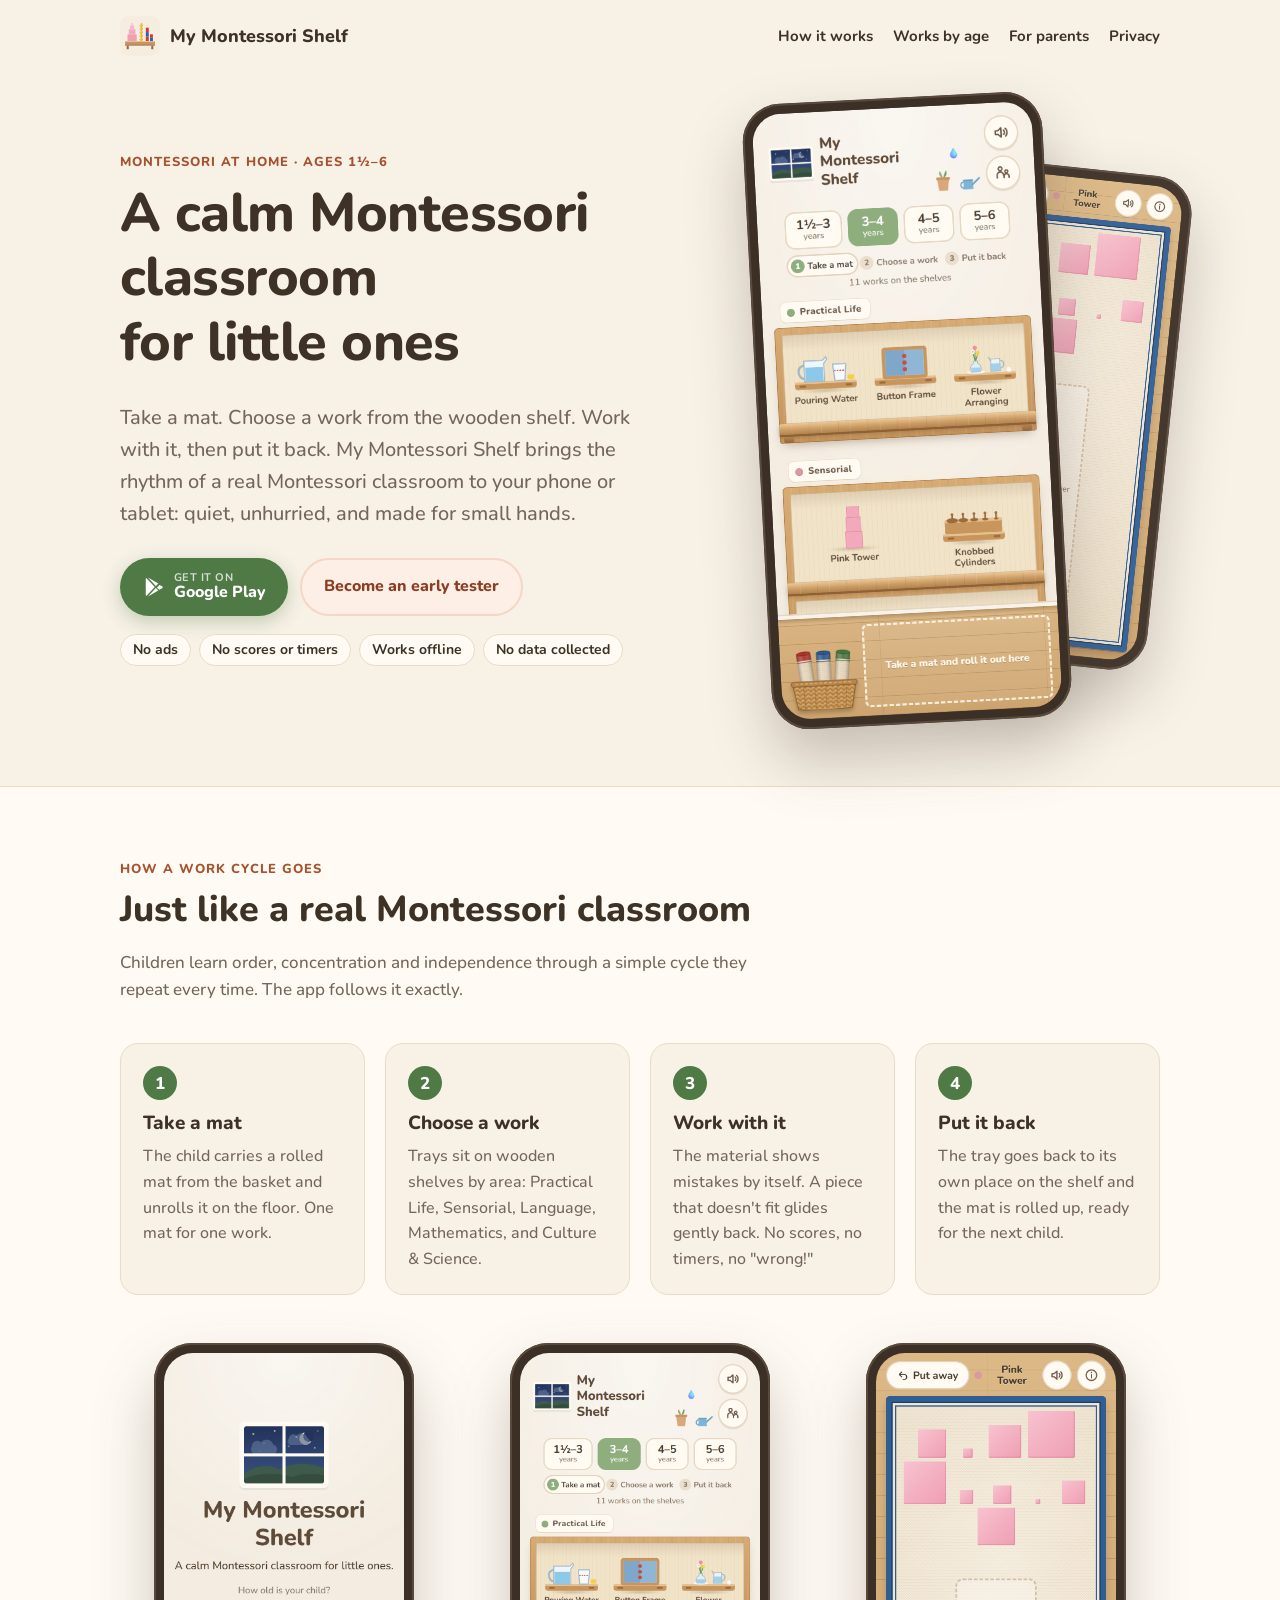
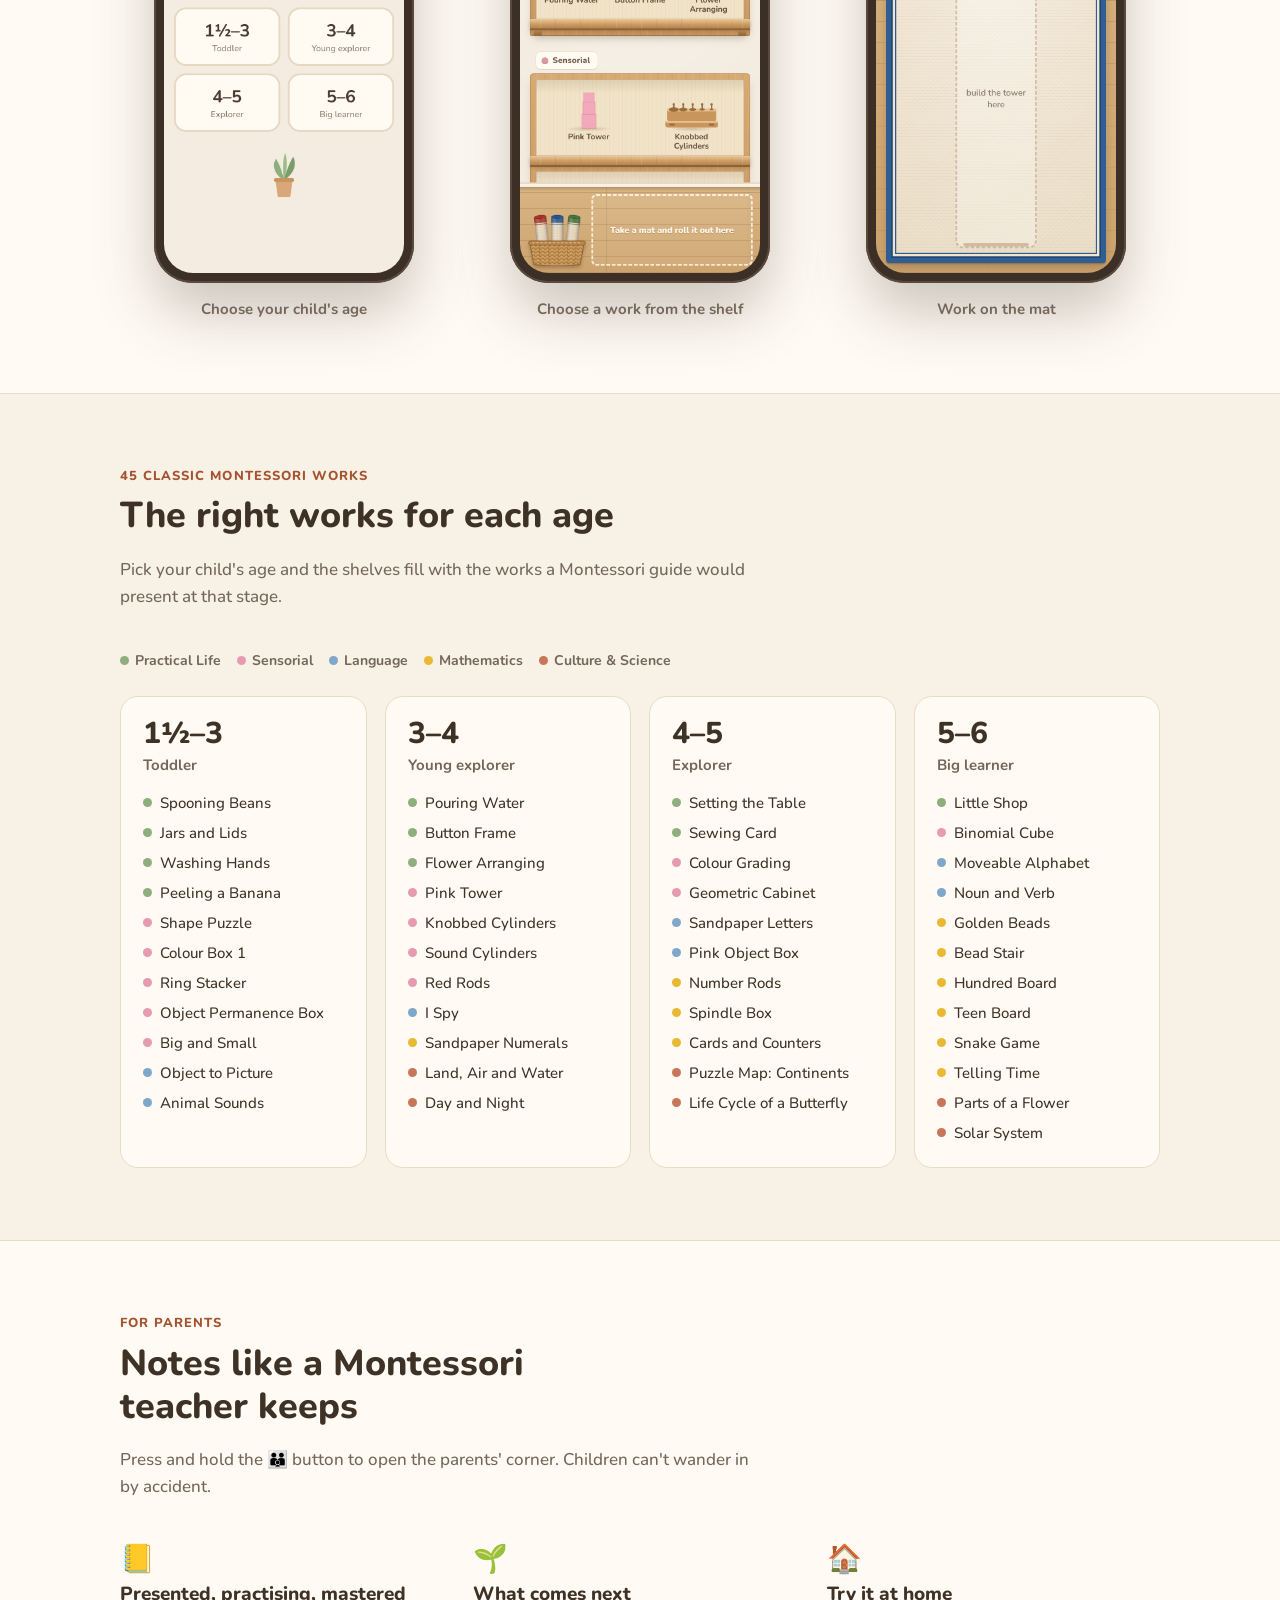
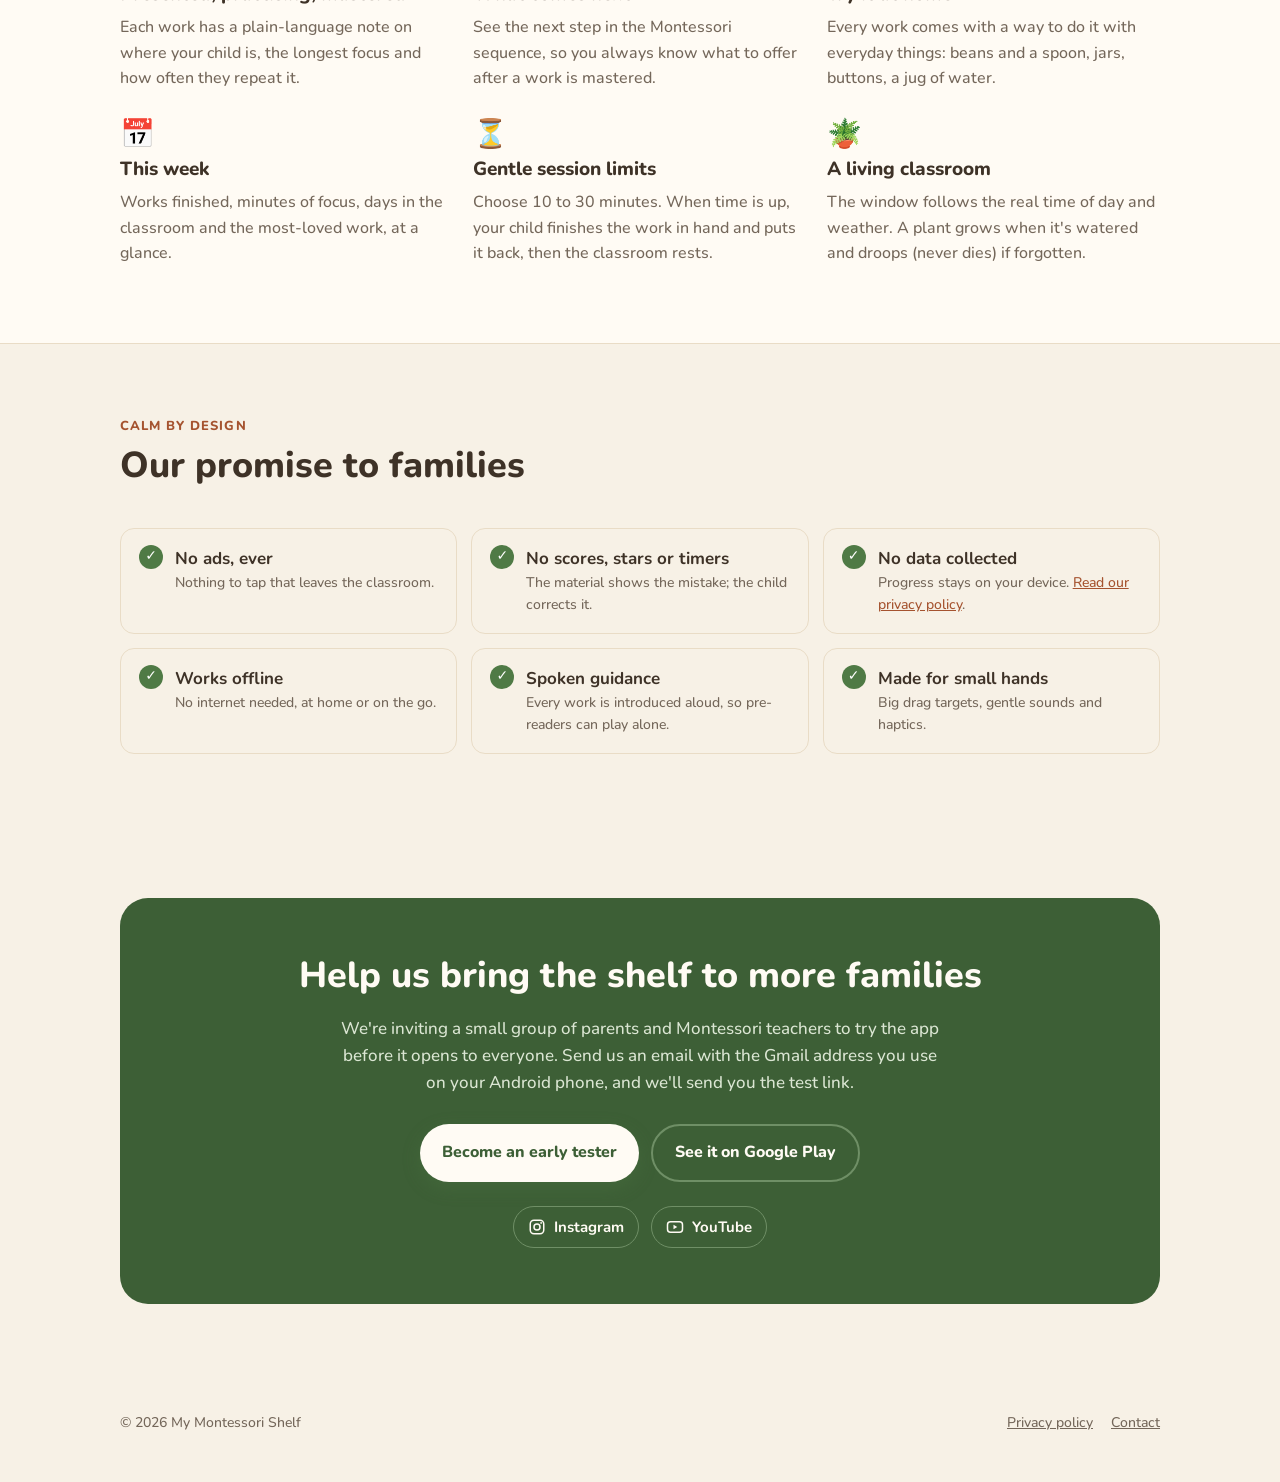
==== index.html @ 5da6258b "Add My Montessori Shelf website Landing page and privacy policy for mymontessorishelf.app, with app " ====
<!doctype html>
<html lang="en">
<head>
  <meta charset="utf-8">
  <meta name="viewport" content="width=device-width, initial-scale=1">
  <title>My Montessori Shelf: a calm Montessori classroom for ages 1½–6</title>
  <meta name="description" content="A calm Montessori classroom app for children aged 1½–6. Take a mat, choose a work from the shelf, put it back. 45 classic Montessori works, no ads, no scores, no data collected.">
  <link rel="icon" href="icon.svg" type="image/svg+xml">
  <link rel="stylesheet" href="style.css">
  <!-- Link previews on WhatsApp, Instagram, etc. -->
  <meta property="og:title" content="My Montessori Shelf">
  <meta property="og:description" content="A calm Montessori classroom for little ones, aged 1½–6. No ads, no scores, no data collected.">
  <meta property="og:image" content="https://mymontessorishelf.app/img/shelf.png">
  <meta property="og:url" content="https://mymontessorishelf.app/">
  <link rel="canonical" href="https://mymontessorishelf.app/">
  <meta property="og:type" content="website">
  <meta name="theme-color" content="#f7f1e6">
</head>
<body>

<!--
  BEFORE YOU PUBLISH, replace these placeholders (search the file):
    you@yourbrand.com          your brand email
    mymontessorishelf          your Instagram and YouTube handle (if different)
  The Google Play button goes to the app's real store page; it starts working the day the app is live.
-->

<header class="top">
  <div class="wrap">
    <a class="brand" href="./"><img src="icon.svg" alt="" width="40" height="40">My Montessori Shelf</a>
    <nav>
      <a href="#how">How it works</a>
      <a href="#works">Works by age</a>
      <a href="#parents">For parents</a>
      <a href="privacy.html">Privacy</a>
    </nav>
  </div>
</header>

<main>
  <section class="hero" style="padding-top:24px">
    <div class="wrap">
      <div>
        <div class="eyebrow">Montessori at home · ages 1½–6</div>
        <h1>A calm Montessori classroom for little ones</h1>
        <p class="lead">Take a mat. Choose a work from the wooden shelf. Work with it, then put it back. My Montessori Shelf brings the rhythm of a real Montessori classroom to your phone or tablet: quiet, unhurried, and made for small hands.</p>
        <div class="actions">
          <a class="btn btn-play" href="https://play.google.com/store/apps/details?id=com.littlehands.montessori">
            <svg viewBox="0 0 24 24" aria-hidden="true"><path fill="currentColor" d="M4.6 2.3c-.3.3-.5.8-.5 1.4v16.6c0 .6.2 1.1.5 1.4l9.4-9.7-9.4-9.7zm10.5 10.8 2.7 2.8-11.4 6.5 8.7-9.3zm0-2.2L6.4 1.6l11.4 6.5-2.7 2.8zm4 4.1 2.9-1.6c.8-.5.8-1.6 0-2.1l-2.9-1.6-3 3 3 2.3z"/></svg>
            <span><small>Get it on</small>Google Play</span>
          </a>
          <a class="btn btn-soft" href="#testers">Become an early tester</a>
        </div>
        <div class="pills">
          <span class="pill">No ads</span>
          <span class="pill">No scores or timers</span>
          <span class="pill">Works offline</span>
          <span class="pill">No data collected</span>
        </div>
      </div>
      <div class="hero-art">
        <div class="phone front"><img src="img/shelf.png" alt="The wooden shelves of the classroom, with works like Pouring Water, Button Frame and Pink Tower" width="390" height="844"></div>
        <div class="phone back"><img src="img/pinktower.png" alt="The Pink Tower laid out on a blue work mat" width="390" height="844" loading="lazy"></div>
      </div>
    </div>
  </section>

  <section class="alt" id="how">
    <div class="wrap">
      <div class="section-head">
        <div class="eyebrow">How a work cycle goes</div>
        <h2>Just like a real Montessori classroom</h2>
        <p class="muted">Children learn order, concentration and independence through a simple cycle they repeat every time. The app follows it exactly.</p>
      </div>
      <div class="steps">
        <div class="step"><h3>Take a mat</h3><p>The child carries a rolled mat from the basket and unrolls it on the floor. One mat for one work.</p></div>
        <div class="step"><h3>Choose a work</h3><p>Trays sit on wooden shelves by area: Practical Life, Sensorial, Language, Mathematics, and Culture &amp; Science.</p></div>
        <div class="step"><h3>Work with it</h3><p>The material shows mistakes by itself. A piece that doesn't fit glides gently back. No scores, no timers, no "wrong!"</p></div>
        <div class="step"><h3>Put it back</h3><p>The tray goes back to its own place on the shelf and the mat is rolled up, ready for the next child.</p></div>
      </div>
      <div class="screens">
        <figure><div class="phone"><img src="img/welcome.png" alt="Welcome screen asking how old the child is" width="390" height="844" loading="lazy"></div><figcaption>Choose your child's age</figcaption></figure>
        <figure><div class="phone"><img src="img/shelf.png" alt="Wooden shelves with Montessori works" width="390" height="844" loading="lazy"></div><figcaption>Choose a work from the shelf</figcaption></figure>
        <figure><div class="phone"><img src="img/pinktower.png" alt="Pink Tower cubes on a work mat" width="390" height="844" loading="lazy"></div><figcaption>Work on the mat</figcaption></figure>
      </div>
    </div>
  </section>

  <section id="works">
    <div class="wrap">
      <div class="section-head">
        <div class="eyebrow">45 classic Montessori works</div>
        <h2>The right works for each age</h2>
        <p class="muted">Pick your child's age and the shelves fill with the works a Montessori guide would present at that stage.</p>
      </div>
      <div class="legend">
        <span><i class="dot practical"></i>Practical Life</span>
        <span><i class="dot sensorial"></i>Sensorial</span>
        <span><i class="dot language"></i>Language</span>
        <span><i class="dot math"></i>Mathematics</span>
        <span><i class="dot culture"></i>Culture &amp; Science</span>
      </div>
      <div class="ages">
        <div class="age">
          <div class="yrs">1½–3</div><div class="name">Toddler</div>
          <ul>
            <li><i class="dot practical"></i>Spooning Beans</li>
            <li><i class="dot practical"></i>Jars and Lids</li>
            <li><i class="dot practical"></i>Washing Hands</li>
            <li><i class="dot practical"></i>Peeling a Banana</li>
            <li><i class="dot sensorial"></i>Shape Puzzle</li>
            <li><i class="dot sensorial"></i>Colour Box 1</li>
            <li><i class="dot sensorial"></i>Ring Stacker</li>
            <li><i class="dot sensorial"></i>Object Permanence Box</li>
            <li><i class="dot sensorial"></i>Big and Small</li>
            <li><i class="dot language"></i>Object to Picture</li>
            <li><i class="dot language"></i>Animal Sounds</li>
          </ul>
        </div>
        <div class="age">
          <div class="yrs">3–4</div><div class="name">Young explorer</div>
          <ul>
            <li><i class="dot practical"></i>Pouring Water</li>
            <li><i class="dot practical"></i>Button Frame</li>
            <li><i class="dot practical"></i>Flower Arranging</li>
            <li><i class="dot sensorial"></i>Pink Tower</li>
            <li><i class="dot sensorial"></i>Knobbed Cylinders</li>
            <li><i class="dot sensorial"></i>Sound Cylinders</li>
            <li><i class="dot sensorial"></i>Red Rods</li>
            <li><i class="dot language"></i>I Spy</li>
            <li><i class="dot math"></i>Sandpaper Numerals</li>
            <li><i class="dot culture"></i>Land, Air and Water</li>
            <li><i class="dot culture"></i>Day and Night</li>
          </ul>
        </div>
        <div class="age">
          <div class="yrs">4–5</div><div class="name">Explorer</div>
          <ul>
            <li><i class="dot practical"></i>Setting the Table</li>
            <li><i class="dot practical"></i>Sewing Card</li>
            <li><i class="dot sensorial"></i>Colour Grading</li>
            <li><i class="dot sensorial"></i>Geometric Cabinet</li>
            <li><i class="dot language"></i>Sandpaper Letters</li>
            <li><i class="dot language"></i>Pink Object Box</li>
            <li><i class="dot math"></i>Number Rods</li>
            <li><i class="dot math"></i>Spindle Box</li>
            <li><i class="dot math"></i>Cards and Counters</li>
            <li><i class="dot culture"></i>Puzzle Map: Continents</li>
            <li><i class="dot culture"></i>Life Cycle of a Butterfly</li>
          </ul>
        </div>
        <div class="age">
          <div class="yrs">5–6</div><div class="name">Big learner</div>
          <ul>
            <li><i class="dot practical"></i>Little Shop</li>
            <li><i class="dot sensorial"></i>Binomial Cube</li>
            <li><i class="dot language"></i>Moveable Alphabet</li>
            <li><i class="dot language"></i>Noun and Verb</li>
            <li><i class="dot math"></i>Golden Beads</li>
            <li><i class="dot math"></i>Bead Stair</li>
            <li><i class="dot math"></i>Hundred Board</li>
            <li><i class="dot math"></i>Teen Board</li>
            <li><i class="dot math"></i>Snake Game</li>
            <li><i class="dot math"></i>Telling Time</li>
            <li><i class="dot culture"></i>Parts of a Flower</li>
            <li><i class="dot culture"></i>Solar System</li>
          </ul>
        </div>
      </div>
    </div>
  </section>

  <section class="alt" id="parents">
    <div class="wrap">
      <div class="section-head">
        <div class="eyebrow">For parents</div>
        <h2>Notes like a Montessori teacher keeps</h2>
        <p class="muted">Press and hold the 👪 button to open the parents' corner. Children can't wander in by accident.</p>
      </div>
      <div class="features">
        <div class="feature"><div class="ico">📒</div><h3>Presented, practising, mastered</h3><p>Each work has a plain-language note on where your child is, the longest focus and how often they repeat it.</p></div>
        <div class="feature"><div class="ico">🌱</div><h3>What comes next</h3><p>See the next step in the Montessori sequence, so you always know what to offer after a work is mastered.</p></div>
        <div class="feature"><div class="ico">🏠</div><h3>Try it at home</h3><p>Every work comes with a way to do it with everyday things: beans and a spoon, jars, buttons, a jug of water.</p></div>
        <div class="feature"><div class="ico">📅</div><h3>This week</h3><p>Works finished, minutes of focus, days in the classroom and the most-loved work, at a glance.</p></div>
        <div class="feature"><div class="ico">⏳</div><h3>Gentle session limits</h3><p>Choose 10 to 30 minutes. When time is up, your child finishes the work in hand and puts it back, then the classroom rests.</p></div>
        <div class="feature"><div class="ico">🪴</div><h3>A living classroom</h3><p>The window follows the real time of day and weather. A plant grows when it's watered and droops (never dies) if forgotten.</p></div>
      </div>
    </div>
  </section>

  <section>
    <div class="wrap">
      <div class="section-head">
        <div class="eyebrow">Calm by design</div>
        <h2>Our promise to families</h2>
      </div>
      <div class="promises">
        <div class="promise"><span class="tick">✓</span><div>No ads, ever<small>Nothing to tap that leaves the classroom.</small></div></div>
        <div class="promise"><span class="tick">✓</span><div>No scores, stars or timers<small>The material shows the mistake; the child corrects it.</small></div></div>
        <div class="promise"><span class="tick">✓</span><div>No data collected<small>Progress stays on your device. <a href="privacy.html">Read our privacy policy</a>.</small></div></div>
        <div class="promise"><span class="tick">✓</span><div>Works offline<small>No internet needed, at home or on the go.</small></div></div>
        <div class="promise"><span class="tick">✓</span><div>Spoken guidance<small>Every work is introduced aloud, so pre-readers can play alone.</small></div></div>
        <div class="promise"><span class="tick">✓</span><div>Made for small hands<small>Big drag targets, gentle sounds and haptics.</small></div></div>
      </div>
    </div>
  </section>

  <section class="cta" id="testers">
    <div class="wrap">
      <div class="box">
        <h2>Help us bring the shelf to more families</h2>
        <p>We're inviting a small group of parents and Montessori teachers to try the app before it opens to everyone. Send us an email with the Gmail address you use on your Android phone, and we'll send you the test link.</p>
        <div class="actions">
          <a class="btn btn-play" href="mailto:you@yourbrand.com?subject=Early%20tester%3A%20My%20Montessori%20Shelf">Become an early tester</a>
          <a class="btn btn-soft" href="https://play.google.com/store/apps/details?id=com.littlehands.montessori">See it on Google Play</a>
        </div>
        <div class="social">
          <a href="https://www.instagram.com/mymontessorishelf" rel="noopener">
            <svg viewBox="0 0 24 24" aria-hidden="true"><rect x="3" y="3" width="18" height="18" rx="5" fill="none" stroke="currentColor" stroke-width="2"/><circle cx="12" cy="12" r="4" fill="none" stroke="currentColor" stroke-width="2"/><circle cx="17.5" cy="6.5" r="1.2" fill="currentColor"/></svg>
            Instagram
          </a>
          <a href="https://www.youtube.com/@mymontessorishelf" rel="noopener">
            <svg viewBox="0 0 24 24" aria-hidden="true"><rect x="2" y="5" width="20" height="14" rx="4" fill="none" stroke="currentColor" stroke-width="2"/><path d="M10 9l5 3-5 3z" fill="currentColor"/></svg>
            YouTube
          </a>
        </div>
      </div>
    </div>
  </section>
</main>

<footer>
  <div class="wrap">
    <div>© 2026 My Montessori Shelf</div>
    <nav>
      <a href="privacy.html">Privacy policy</a>
      <a href="mailto:you@yourbrand.com">Contact</a>
    </nav>
  </div>
</footer>

</body>
</html>
---- style.css ----
/* My Montessori Shelf website: same palette and type as the app (src/styles.css). */
@font-face { font-family: 'Nunito'; font-weight: 500; font-display: swap; src: url('fonts/nunito-latin-500-normal.woff2') format('woff2'); }
@font-face { font-family: 'Nunito'; font-weight: 700; font-display: swap; src: url('fonts/nunito-latin-700-normal.woff2') format('woff2'); }
@font-face { font-family: 'Nunito'; font-weight: 800; font-display: swap; src: url('fonts/nunito-latin-800-normal.woff2') format('woff2'); }

:root {
  color-scheme: light;
  /* Palette B: calm cream base, sage green for actions, terracotta and golden-bead accents */
  --wall: #f7f1e6;
  --floor: #ead9bf;
  --wood: #c8955c;
  --wood-d: #9c6b3b;
  --wood-l: #e7c08f;
  --ink: #3e3227;
  --muted: #74675a;
  --cream: #fffbf4;
  --sage: #6f9a62;
  --sage-d: #4f7a45;   /* primary actions */
  --sage-dd: #3d5f36;  /* deep green panels, hover */
  --line: #e9dcc6;
  --accent: #c7765a;   /* terracotta */
  --accent-d: #a5532f; /* terracotta text */
  --accent-bg: #fdeee6;
  --gold: #e9b934;
  --practical: #8fae7e;
  --sensorial: #e59bb0;
  --language: #7fa7c9;
  --math: #e9b934;
  --culture: #c7765a;
  --radius: 18px;
  --wrap: 1080px;
}

* { box-sizing: border-box; }
html { scroll-behavior: smooth; }
body {
  margin: 0;
  background: var(--wall);
  color: var(--ink);
  font-family: 'Nunito', ui-rounded, 'Segoe UI', system-ui, sans-serif;
  font-weight: 500;
  font-size: 17px;
  line-height: 1.6;
  -webkit-font-smoothing: antialiased;
}
img { max-width: 100%; display: block; }
a { color: var(--accent-d); }
h1, h2, h3 { line-height: 1.2; font-weight: 800; margin: 0 0 .5em; text-wrap: balance; }
h1 { font-size: clamp(34px, 6vw, 54px); letter-spacing: -.01em; }
h2 { font-size: clamp(26px, 4vw, 36px); }
h3 { font-size: 19px; }
p { margin: 0 0 1em; }
.wrap { max-width: var(--wrap); margin: 0 auto; padding: 0 20px; }
.muted { color: var(--muted); }
.eyebrow { font-weight: 800; font-size: 13px; letter-spacing: .08em; text-transform: uppercase; color: var(--accent-d); margin-bottom: .6em; }

/* header */
.top { padding: 16px 0; }
.top .wrap { display: flex; align-items: center; justify-content: space-between; gap: 16px; }
.brand { display: flex; align-items: center; gap: 10px; font-weight: 800; font-size: 18px; color: var(--ink); text-decoration: none; }
.brand img { width: 40px; height: 40px; }
.top nav { display: flex; gap: 20px; }
.top nav a { color: var(--ink); text-decoration: none; font-weight: 700; font-size: 15px; }
.top nav a:hover { color: var(--sage-d); }
@media (max-width: 640px) { .top nav { display: none; } }

/* buttons */
.btn {
  display: inline-flex; align-items: center; gap: 10px;
  padding: 14px 22px; border-radius: 999px;
  font-weight: 800; font-size: 16px; text-decoration: none;
  transition: transform .15s ease, box-shadow .15s ease;
}
.btn:hover { transform: translateY(-1px); }
.btn-play { background: var(--sage-d); color: #fff; box-shadow: 0 6px 18px rgba(79, 122, 69, .3); }
.btn-play:hover { background: var(--sage-dd); }
.btn-play svg { width: 22px; height: 22px; }
.btn-play small { display: block; font-size: 11px; font-weight: 700; opacity: .75; line-height: 1; letter-spacing: .04em; text-transform: uppercase; }
.btn-play span { line-height: 1.15; }
.btn-soft { background: var(--accent-bg); color: #8a3f24; border: 2px solid #f6d6c6; }

/* hero */
.hero { padding: 32px 0 64px; overflow-x: clip; }
.hero .wrap { display: grid; grid-template-columns: 1.1fr .9fr; gap: 48px; align-items: center; }
.hero p.lead { font-size: 20px; color: var(--muted); max-width: 34em; }
.hero .actions { display: flex; flex-wrap: wrap; gap: 12px; margin: 28px 0 18px; }
.hero .note { font-size: 14px; color: var(--muted); }
.phone {
  width: min(300px, 78vw); margin: 0 auto;
  border-radius: 38px; padding: 10px; background: #3b2f26;
  box-shadow: 0 30px 60px rgba(74, 59, 47, .28), inset 0 0 0 2px #5a4a3d;
}
.phone img { border-radius: 29px; aspect-ratio: 390 / 844; object-fit: cover; object-position: top; width: 100%; height: auto; }
.hero-art { position: relative; }
.hero-art .phone.back { position: absolute; width: min(240px, 60vw); right: -10px; top: 70px; transform: rotate(6deg); opacity: .95; }
.hero-art .phone.front { position: relative; transform: rotate(-3deg) translateX(-30px); z-index: 1; }
@media (max-width: 860px) {
  .hero .wrap { grid-template-columns: 1fr; gap: 40px; }
  .hero-art .phone.back { display: none; }
  .hero-art .phone.front { transform: none; }
}

/* pills */
.pills { display: flex; flex-wrap: wrap; gap: 8px; margin-top: 8px; }
.pill { background: var(--cream); border: 1.5px solid var(--line); border-radius: 999px; padding: 4px 12px; font-size: 14px; font-weight: 700; }

/* sections */
section { padding: 72px 0; }
section.alt { background: var(--cream); border-top: 1px solid var(--line); border-bottom: 1px solid var(--line); }
.section-head { max-width: 640px; margin-bottom: 40px; }

/* steps */
.steps { display: grid; grid-template-columns: repeat(4, 1fr); gap: 20px; counter-reset: step; }
.step { background: var(--wall); border: 1.5px solid var(--line); border-radius: var(--radius); padding: 22px; }
.step::before {
  counter-increment: step; content: counter(step);
  display: grid; place-items: center; width: 34px; height: 34px; border-radius: 50%;
  background: var(--sage-d); color: #fff; font-weight: 800; margin-bottom: 12px;
}
.step p { margin: 0; color: var(--muted); font-size: 16px; }
@media (max-width: 900px) { .steps { grid-template-columns: 1fr 1fr; } }
@media (max-width: 520px) { .steps { grid-template-columns: 1fr; } }

/* screens row */
.screens { display: grid; grid-template-columns: repeat(3, 1fr); gap: 28px; margin-top: 48px; }
.screens figure { margin: 0; text-align: center; }
.screens .phone { width: min(260px, 100%); }
.screens figcaption { margin-top: 14px; font-weight: 700; color: var(--muted); font-size: 15px; }
@media (max-width: 760px) {
  .screens { grid-template-columns: none; grid-auto-flow: column; grid-auto-columns: 72%; overflow-x: auto; scroll-snap-type: x mandatory; padding-bottom: 12px; }
  .screens figure { scroll-snap-align: center; }
}

/* works by age */
.ages { display: grid; grid-template-columns: repeat(4, 1fr); gap: 18px; }
.age { background: var(--cream); border: 1.5px solid var(--line); border-radius: var(--radius); padding: 22px; }
.age .yrs { font-size: 30px; font-weight: 800; line-height: 1; }
.age .name { color: var(--muted); font-weight: 700; margin: 4px 0 14px; font-size: 15px; }
.age ul { list-style: none; margin: 0; padding: 0; display: grid; gap: 6px; font-size: 15px; }
.age li { display: flex; align-items: baseline; gap: 8px; }
.dot { flex: none; width: 9px; height: 9px; border-radius: 50%; transform: translateY(-1px); }
.dot.practical { background: var(--practical); }
.dot.sensorial { background: var(--sensorial); }
.dot.language { background: var(--language); }
.dot.math { background: var(--math); }
.dot.culture { background: var(--culture); }
.legend { display: flex; flex-wrap: wrap; gap: 16px; margin-bottom: 24px; font-size: 14px; font-weight: 700; color: var(--muted); }
.legend span { display: inline-flex; align-items: center; gap: 6px; }
@media (max-width: 960px) { .ages { grid-template-columns: 1fr 1fr; } }
@media (max-width: 520px) { .ages { grid-template-columns: 1fr; } }

/* features */
.features { display: grid; grid-template-columns: repeat(3, 1fr); gap: 20px; }
.feature { padding: 4px 0; }
.feature .ico { font-size: 28px; line-height: 1; margin-bottom: 10px; }
.feature p { color: var(--muted); font-size: 16px; margin: 0; }
@media (max-width: 860px) { .features { grid-template-columns: 1fr 1fr; } }
@media (max-width: 520px) { .features { grid-template-columns: 1fr; } }

/* promises */
.promises { display: grid; grid-template-columns: repeat(3, 1fr); gap: 14px; }
.promise { display: flex; gap: 12px; align-items: flex-start; background: var(--wall); border: 1.5px solid var(--line); border-radius: 14px; padding: 16px 18px; font-weight: 700; }
.promise .tick { flex: none; width: 24px; height: 24px; border-radius: 50%; background: var(--sage-d); color: #fff; display: grid; place-items: center; font-size: 14px; }
.promise small { display: block; font-weight: 500; color: var(--muted); font-size: 14px; }
@media (max-width: 860px) { .promises { grid-template-columns: 1fr 1fr; } }
@media (max-width: 520px) { .promises { grid-template-columns: 1fr; } }

/* call to action */
.cta { text-align: center; }
.cta .box { background: var(--sage-dd); color: var(--cream); border-radius: 28px; padding: 56px 24px; }
.cta .box p { color: #dbe6d3; max-width: 36em; margin: 0 auto 28px; }
.cta .btn-play { background: var(--cream); color: var(--sage-dd); }
.cta .btn-play:hover { background: #fff; }
.cta .actions { display: flex; flex-wrap: wrap; gap: 12px; justify-content: center; }
.cta .btn-soft { background: transparent; color: var(--cream); border-color: #6f8f66; }

/* social */
.social { display: flex; gap: 12px; justify-content: center; margin-top: 24px; }
.social a { display: inline-flex; align-items: center; gap: 8px; color: var(--cream); text-decoration: none; font-weight: 700; font-size: 15px; padding: 8px 14px; border-radius: 999px; border: 1.5px solid #6f8f66; }
.social svg { width: 18px; height: 18px; }

/* footer */
footer { padding: 36px 0 48px; font-size: 14px; color: var(--muted); }
footer .wrap { display: flex; flex-wrap: wrap; justify-content: space-between; gap: 12px; }
footer a { color: var(--muted); }
footer nav { display: flex; gap: 18px; }

/* long-form pages (privacy) */
.doc { max-width: 720px; margin: 0 auto; padding: 24px 20px 72px; }
.doc h1 { font-size: clamp(30px, 5vw, 42px); }
.doc h2 { font-size: 22px; margin-top: 2em; }
.doc ul { padding-left: 1.2em; }
.doc li { margin-bottom: .4em; }
.doc .summary { background: var(--cream); border: 1.5px solid var(--line); border-radius: var(--radius); padding: 20px 22px; margin: 24px 0 8px; }
.doc .summary p:last-child { margin: 0; }
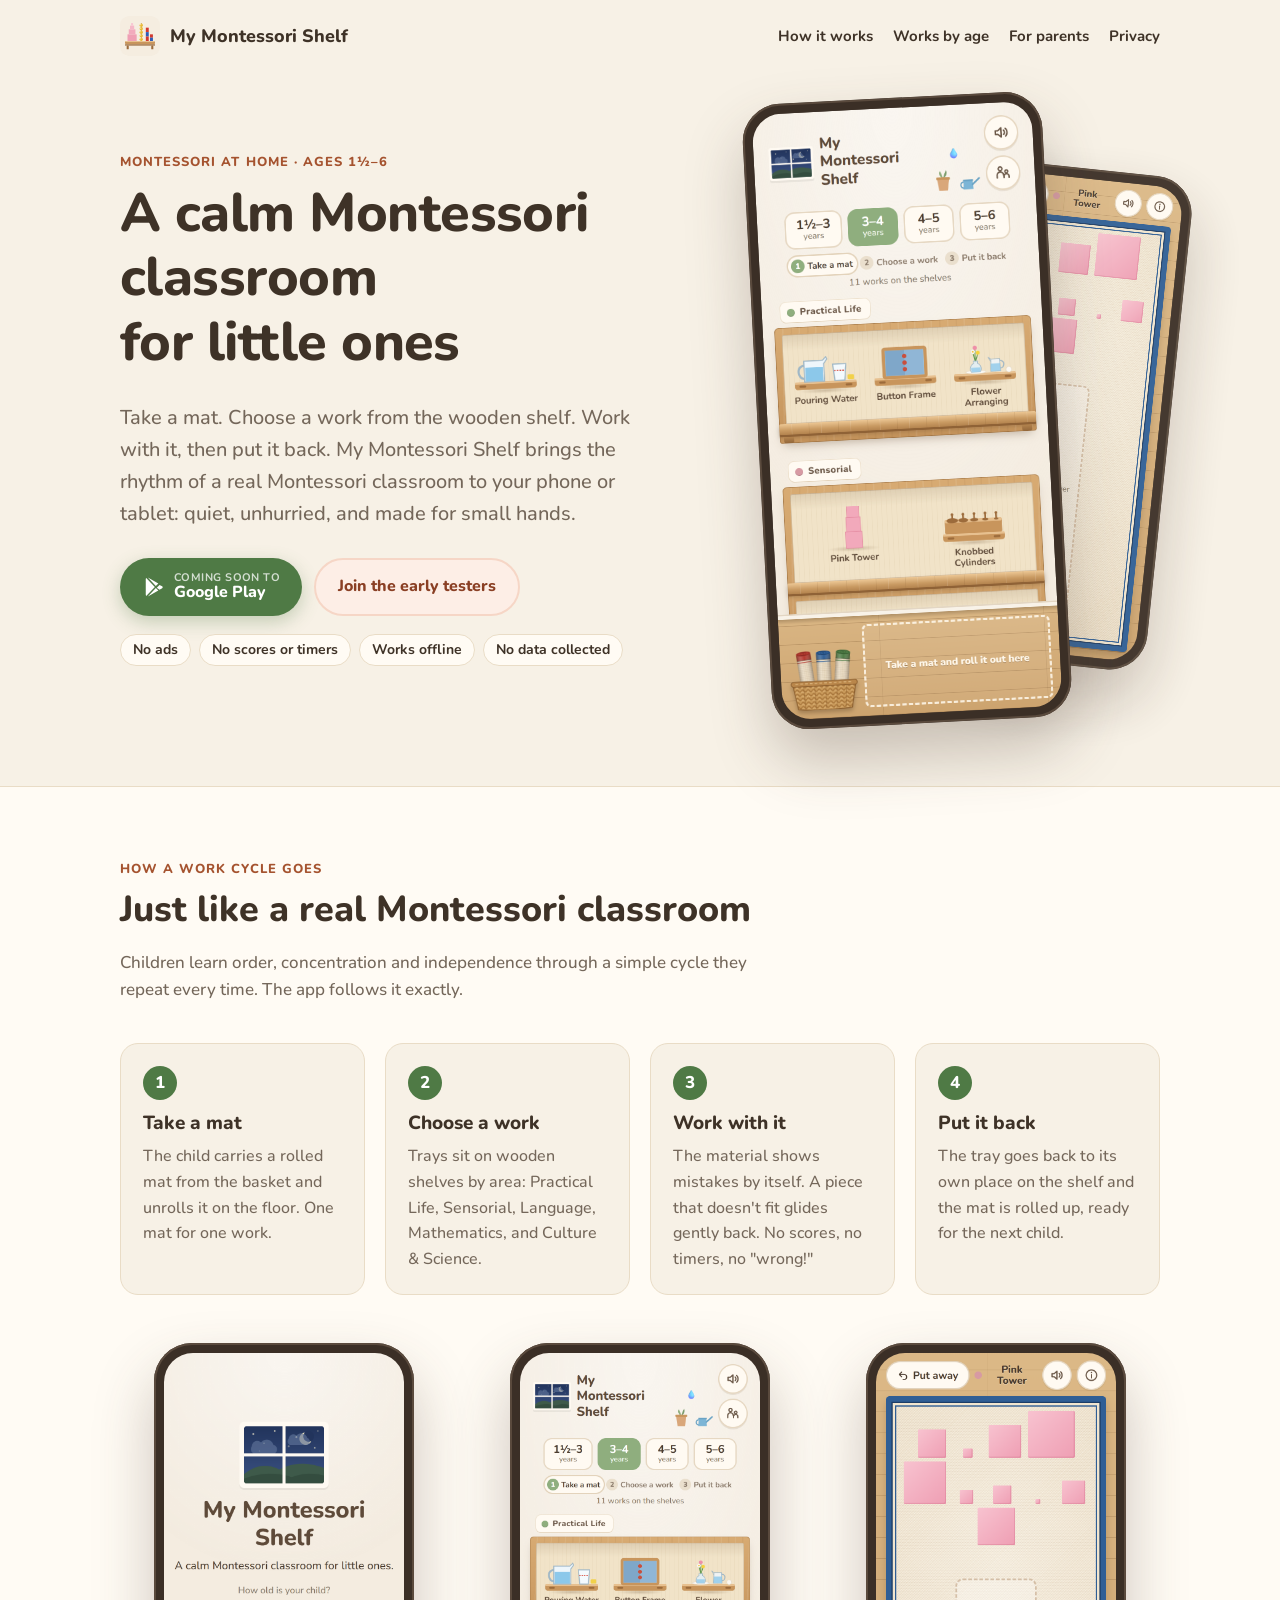
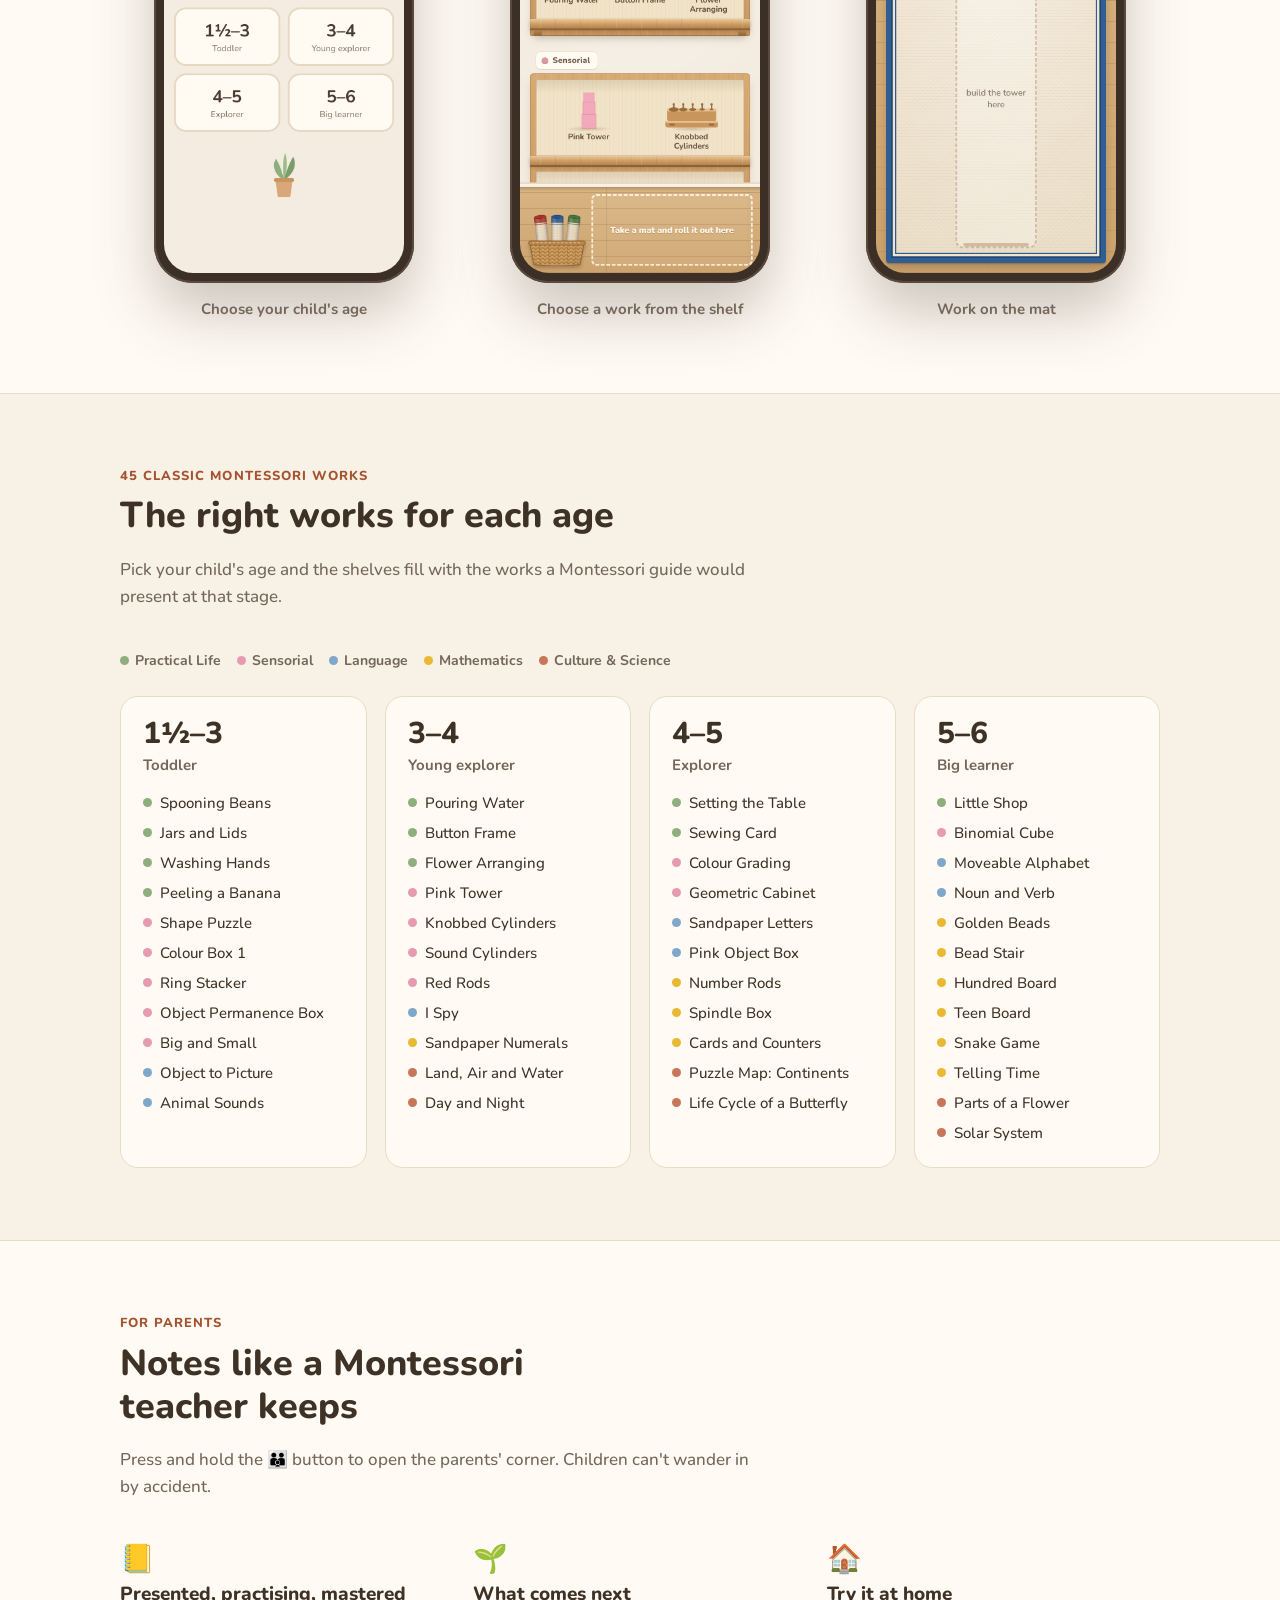
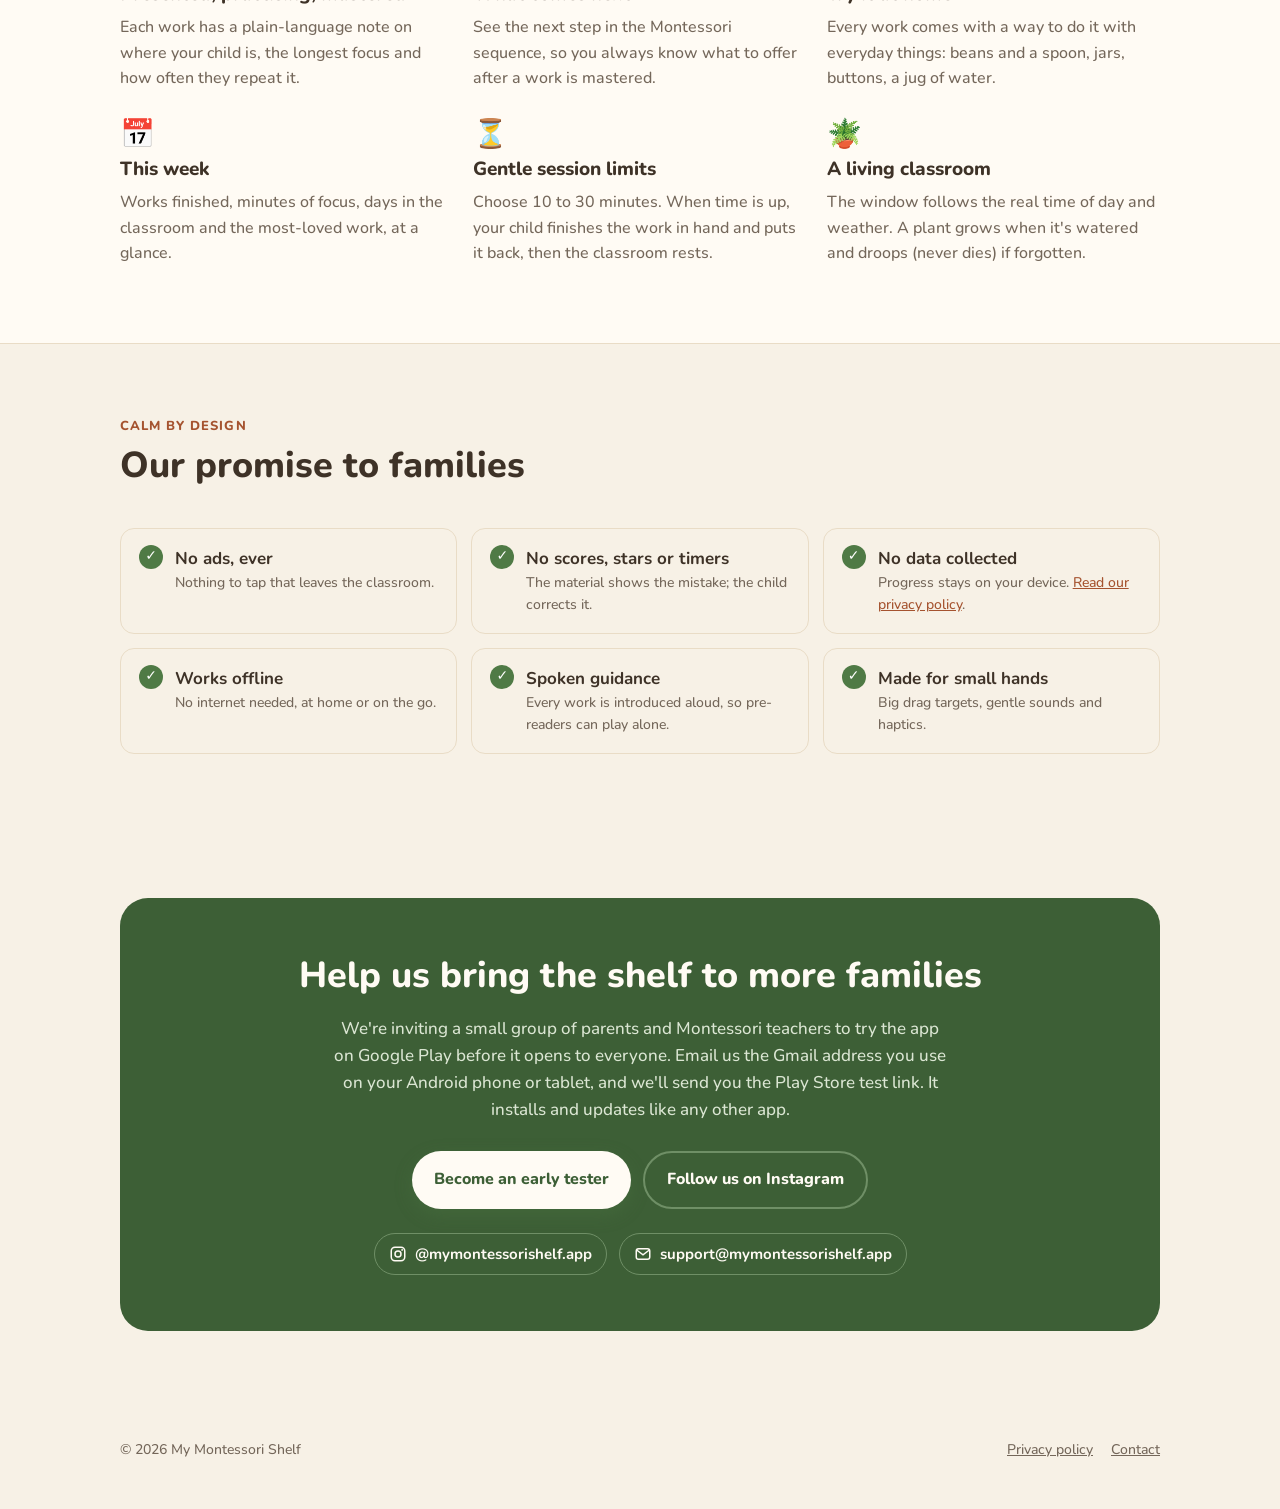
==== commit 37932813: "Add contact email, Instagram, Play testing copy and gentle motion - support@mymontessorishelf.app an" ====
--- a/index.html
+++ b/index.html
@@ -7,6 +7,8 @@
   <meta name="description" content="A calm Montessori classroom app for children aged 1½–6. Take a mat, choose a work from the shelf, put it back. 45 classic Montessori works, no ads, no scores, no data collected.">
   <link rel="icon" href="icon.svg" type="image/svg+xml">
   <link rel="stylesheet" href="style.css">
+  <script>document.documentElement.classList.add('js')</script>
+  <script src="motion.js" defer></script>
   <!-- Link previews on WhatsApp, Instagram, etc. -->
   <meta property="og:title" content="My Montessori Shelf">
   <meta property="og:description" content="A calm Montessori classroom for little ones, aged 1½–6. No ads, no scores, no data collected.">
@@ -17,13 +19,6 @@
   <meta name="theme-color" content="#f7f1e6">
 </head>
 <body>
-
-<!--
-  BEFORE YOU PUBLISH, replace these placeholders (search the file):
-    you@yourbrand.com          your brand email
-    mymontessorishelf          your Instagram and YouTube handle (if different)
-  The Google Play button goes to the app's real store page; it starts working the day the app is live.
--->
 
 <header class="top">
   <div class="wrap">
@@ -45,11 +40,11 @@
         <h1>A calm Montessori classroom for little ones</h1>
         <p class="lead">Take a mat. Choose a work from the wooden shelf. Work with it, then put it back. My Montessori Shelf brings the rhythm of a real Montessori classroom to your phone or tablet: quiet, unhurried, and made for small hands.</p>
         <div class="actions">
-          <a class="btn btn-play" href="https://play.google.com/store/apps/details?id=com.littlehands.montessori">
+          <a class="btn btn-play" href="#testers">
             <svg viewBox="0 0 24 24" aria-hidden="true"><path fill="currentColor" d="M4.6 2.3c-.3.3-.5.8-.5 1.4v16.6c0 .6.2 1.1.5 1.4l9.4-9.7-9.4-9.7zm10.5 10.8 2.7 2.8-11.4 6.5 8.7-9.3zm0-2.2L6.4 1.6l11.4 6.5-2.7 2.8zm4 4.1 2.9-1.6c.8-.5.8-1.6 0-2.1l-2.9-1.6-3 3 3 2.3z"/></svg>
-            <span><small>Get it on</small>Google Play</span>
+            <span><small>Coming soon to</small>Google Play</span>
           </a>
-          <a class="btn btn-soft" href="#testers">Become an early tester</a>
+          <a class="btn btn-soft" href="#testers">Join the early testers</a>
         </div>
         <div class="pills">
           <span class="pill">No ads</span>
@@ -209,19 +204,19 @@
     <div class="wrap">
       <div class="box">
         <h2>Help us bring the shelf to more families</h2>
-        <p>We're inviting a small group of parents and Montessori teachers to try the app before it opens to everyone. Send us an email with the Gmail address you use on your Android phone, and we'll send you the test link.</p>
+        <p>We're inviting a small group of parents and Montessori teachers to try the app on Google Play before it opens to everyone. Email us the Gmail address you use on your Android phone or tablet, and we'll send you the Play Store test link. It installs and updates like any other app.</p>
         <div class="actions">
-          <a class="btn btn-play" href="mailto:you@yourbrand.com?subject=Early%20tester%3A%20My%20Montessori%20Shelf">Become an early tester</a>
-          <a class="btn btn-soft" href="https://play.google.com/store/apps/details?id=com.littlehands.montessori">See it on Google Play</a>
+          <a class="btn btn-play" href="mailto:support@mymontessorishelf.app?subject=Early%20tester%3A%20My%20Montessori%20Shelf">Become an early tester</a>
+          <a class="btn btn-soft" href="https://www.instagram.com/mymontessorishelf.app/" rel="noopener">Follow us on Instagram</a>
         </div>
         <div class="social">
-          <a href="https://www.instagram.com/mymontessorishelf" rel="noopener">
+          <a href="https://www.instagram.com/mymontessorishelf.app/" rel="noopener">
             <svg viewBox="0 0 24 24" aria-hidden="true"><rect x="3" y="3" width="18" height="18" rx="5" fill="none" stroke="currentColor" stroke-width="2"/><circle cx="12" cy="12" r="4" fill="none" stroke="currentColor" stroke-width="2"/><circle cx="17.5" cy="6.5" r="1.2" fill="currentColor"/></svg>
-            Instagram
+            @mymontessorishelf.app
           </a>
-          <a href="https://www.youtube.com/@mymontessorishelf" rel="noopener">
-            <svg viewBox="0 0 24 24" aria-hidden="true"><rect x="2" y="5" width="20" height="14" rx="4" fill="none" stroke="currentColor" stroke-width="2"/><path d="M10 9l5 3-5 3z" fill="currentColor"/></svg>
-            YouTube
+          <a href="mailto:support@mymontessorishelf.app">
+            <svg viewBox="0 0 24 24" aria-hidden="true"><rect x="3" y="5" width="18" height="14" rx="3" fill="none" stroke="currentColor" stroke-width="2"/><path d="M4 7l8 6 8-6" fill="none" stroke="currentColor" stroke-width="2"/></svg>
+            support@mymontessorishelf.app
           </a>
         </div>
       </div>
@@ -234,7 +229,7 @@
     <div>© 2026 My Montessori Shelf</div>
     <nav>
       <a href="privacy.html">Privacy policy</a>
-      <a href="mailto:you@yourbrand.com">Contact</a>
+      <a href="mailto:support@mymontessorishelf.app">Contact</a>
     </nav>
   </div>
 </footer>
--- a/style.css
+++ b/style.css
@@ -175,7 +175,7 @@
 .cta .btn-soft { background: transparent; color: var(--cream); border-color: #6f8f66; }
 
 /* social */
-.social { display: flex; gap: 12px; justify-content: center; margin-top: 24px; }
+.social { display: flex; flex-wrap: wrap; gap: 12px; justify-content: center; margin-top: 24px; }
 .social a { display: inline-flex; align-items: center; gap: 8px; color: var(--cream); text-decoration: none; font-weight: 700; font-size: 15px; padding: 8px 14px; border-radius: 999px; border: 1.5px solid #6f8f66; }
 .social svg { width: 18px; height: 18px; }
 
@@ -193,3 +193,49 @@
 .doc li { margin-bottom: .4em; }
 .doc .summary { background: var(--cream); border: 1.5px solid var(--line); border-radius: var(--radius); padding: 20px 22px; margin: 24px 0 8px; }
 .doc .summary p:last-child { margin: 0; }
+
+/* ---------- gentle motion ---------- */
+/* hero: soft entrance on load */
+@keyframes rise { from { opacity: 0; transform: translateY(14px); } to { opacity: 1; transform: none; } }
+.js .hero .eyebrow, .js .hero h1, .js .hero .lead, .js .hero .actions, .js .hero .pills, .js .hero-art {
+  animation: rise .9s cubic-bezier(.22, .7, .25, 1) both;
+}
+.js .hero h1 { animation-delay: .08s; }
+.js .hero .lead { animation-delay: .18s; }
+.js .hero .actions { animation-delay: .28s; }
+.js .hero .pills { animation-delay: .38s; }
+.js .hero-art { animation-delay: .2s; animation-duration: 1.2s; }
+
+/* hero phones float slowly, out of step with each other */
+@keyframes drift { 0%, 100% { translate: 0 0; } 50% { translate: 0 -10px; } }
+.hero-art .phone.front { animation: drift 7s ease-in-out infinite; }
+.hero-art .phone.back { animation: drift 7s ease-in-out -3.5s infinite; }
+
+/* sections fade up as they scroll in */
+.js [data-reveal] {
+  opacity: 0; transform: translateY(18px);
+  transition: opacity .8s ease, transform .8s cubic-bezier(.22, .7, .25, 1);
+  transition-delay: var(--d, 0ms);
+}
+.js [data-reveal].is-in { opacity: 1; transform: none; }
+
+/* step numbers settle in like a bead dropping onto the mat */
+@keyframes settle { 0% { transform: scale(.4); } 70% { transform: scale(1.08); } 100% { transform: scale(1); } }
+.js .step.is-in::before { animation: settle .6s cubic-bezier(.3, 1.4, .5, 1) both; animation-delay: calc(var(--d, 0ms) + .25s); }
+
+/* small touches on hover */
+.brand img { transition: transform .5s ease; }
+.brand:hover img { transform: rotate(-6deg); }
+.age, .feature, .promise, .step { transition: transform .35s ease, box-shadow .35s ease; }
+.age:hover, .promise:hover, .step:hover { transform: translateY(-3px); box-shadow: 0 10px 24px rgba(62, 50, 39, .08); }
+.feature .ico { display: inline-block; transition: transform .4s ease; }
+.feature:hover .ico { transform: translateY(-3px) rotate(-6deg); }
+.pill { transition: background .3s ease, border-color .3s ease; }
+.pill:hover { background: #eef4ea; border-color: #cfe0c6; }
+
+/* respect "reduce motion" */
+@media (prefers-reduced-motion: reduce) {
+  *, *::before, *::after { animation: none !important; transition: none !important; }
+  .js [data-reveal] { opacity: 1; transform: none; }
+  html { scroll-behavior: auto; }
+}
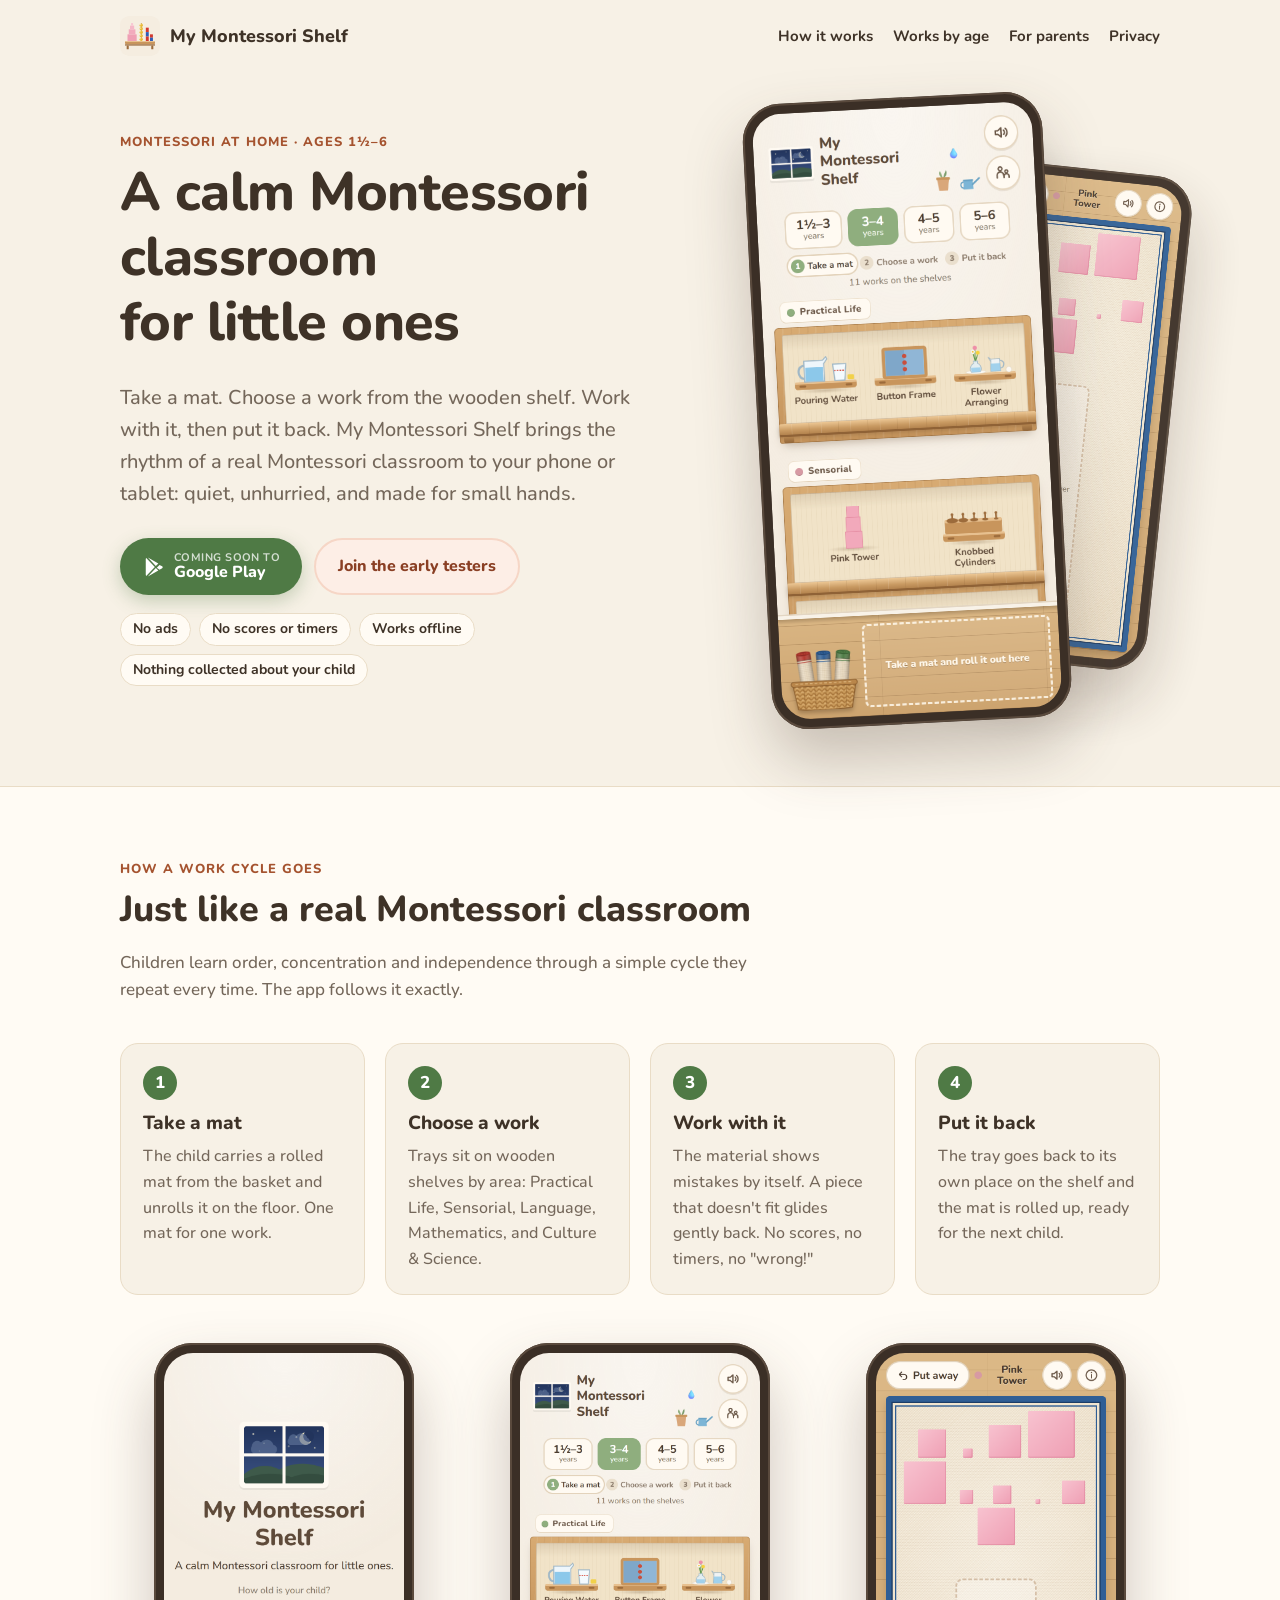
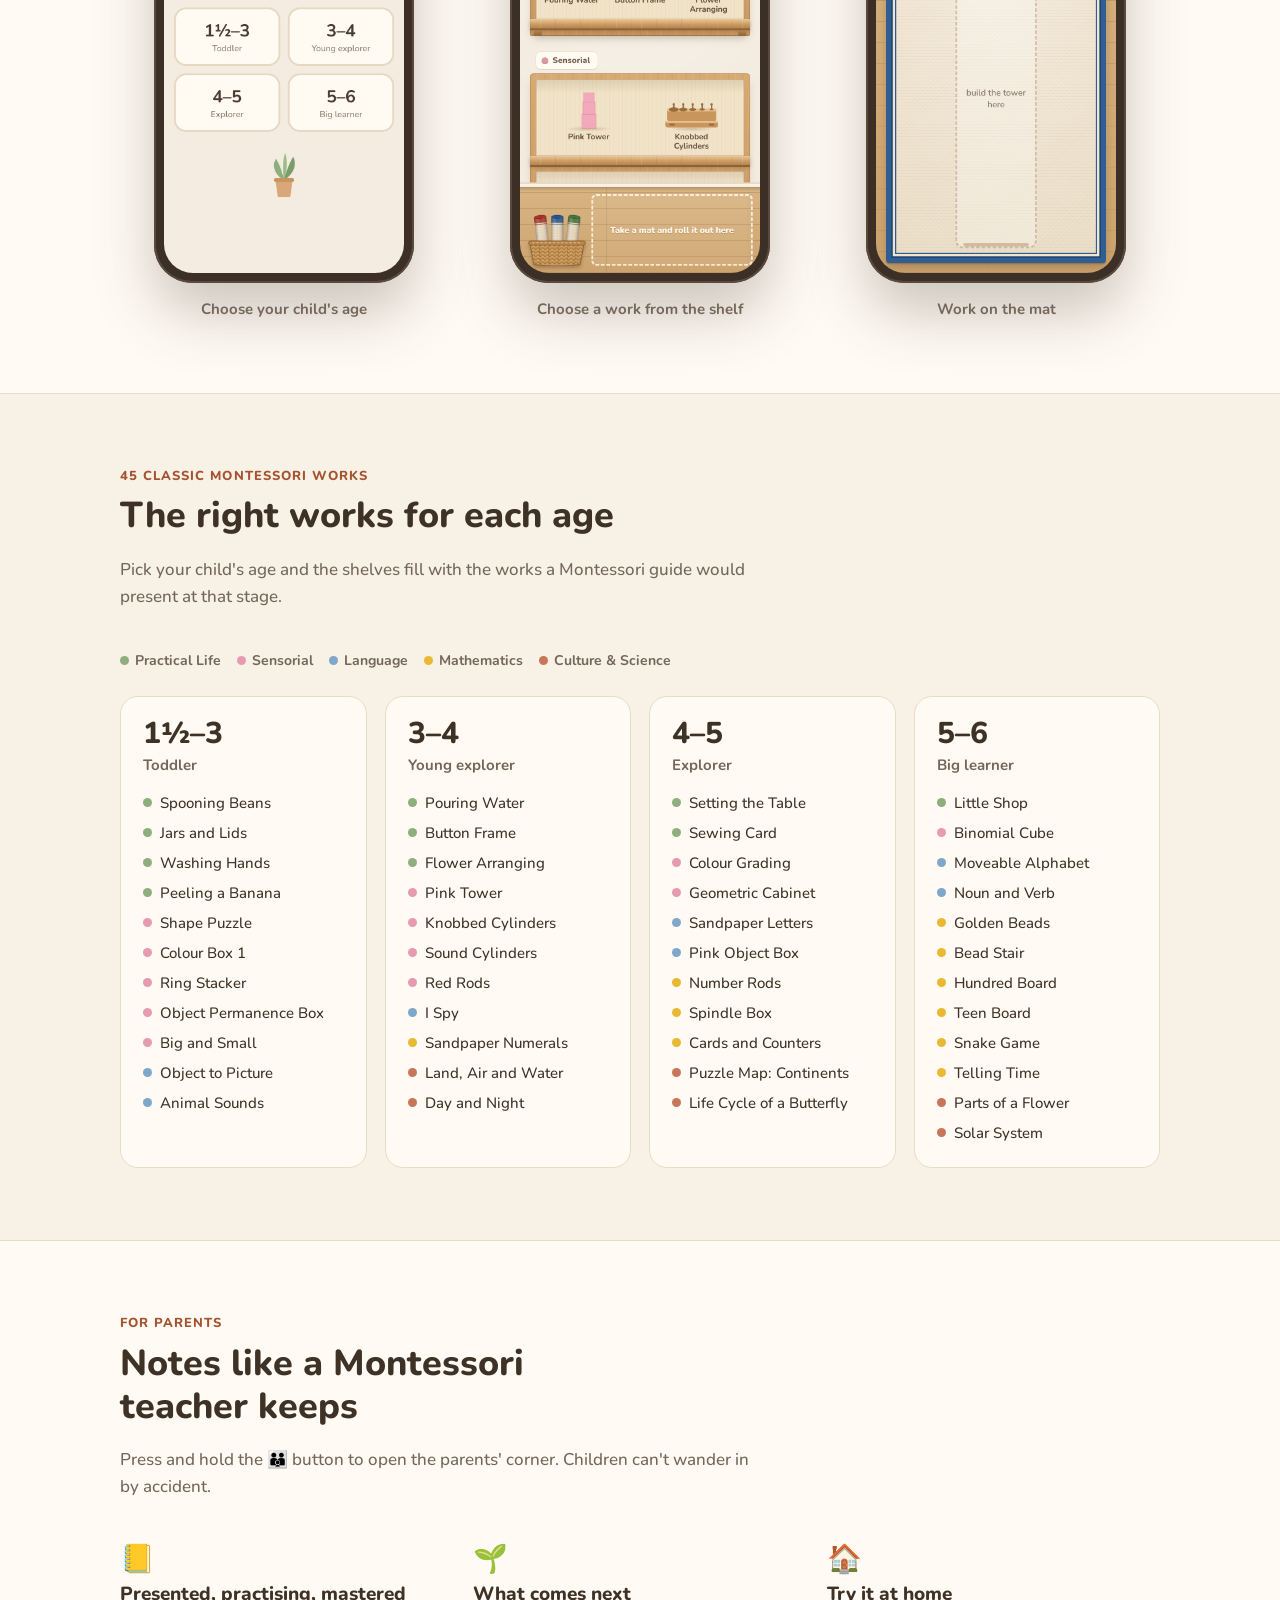
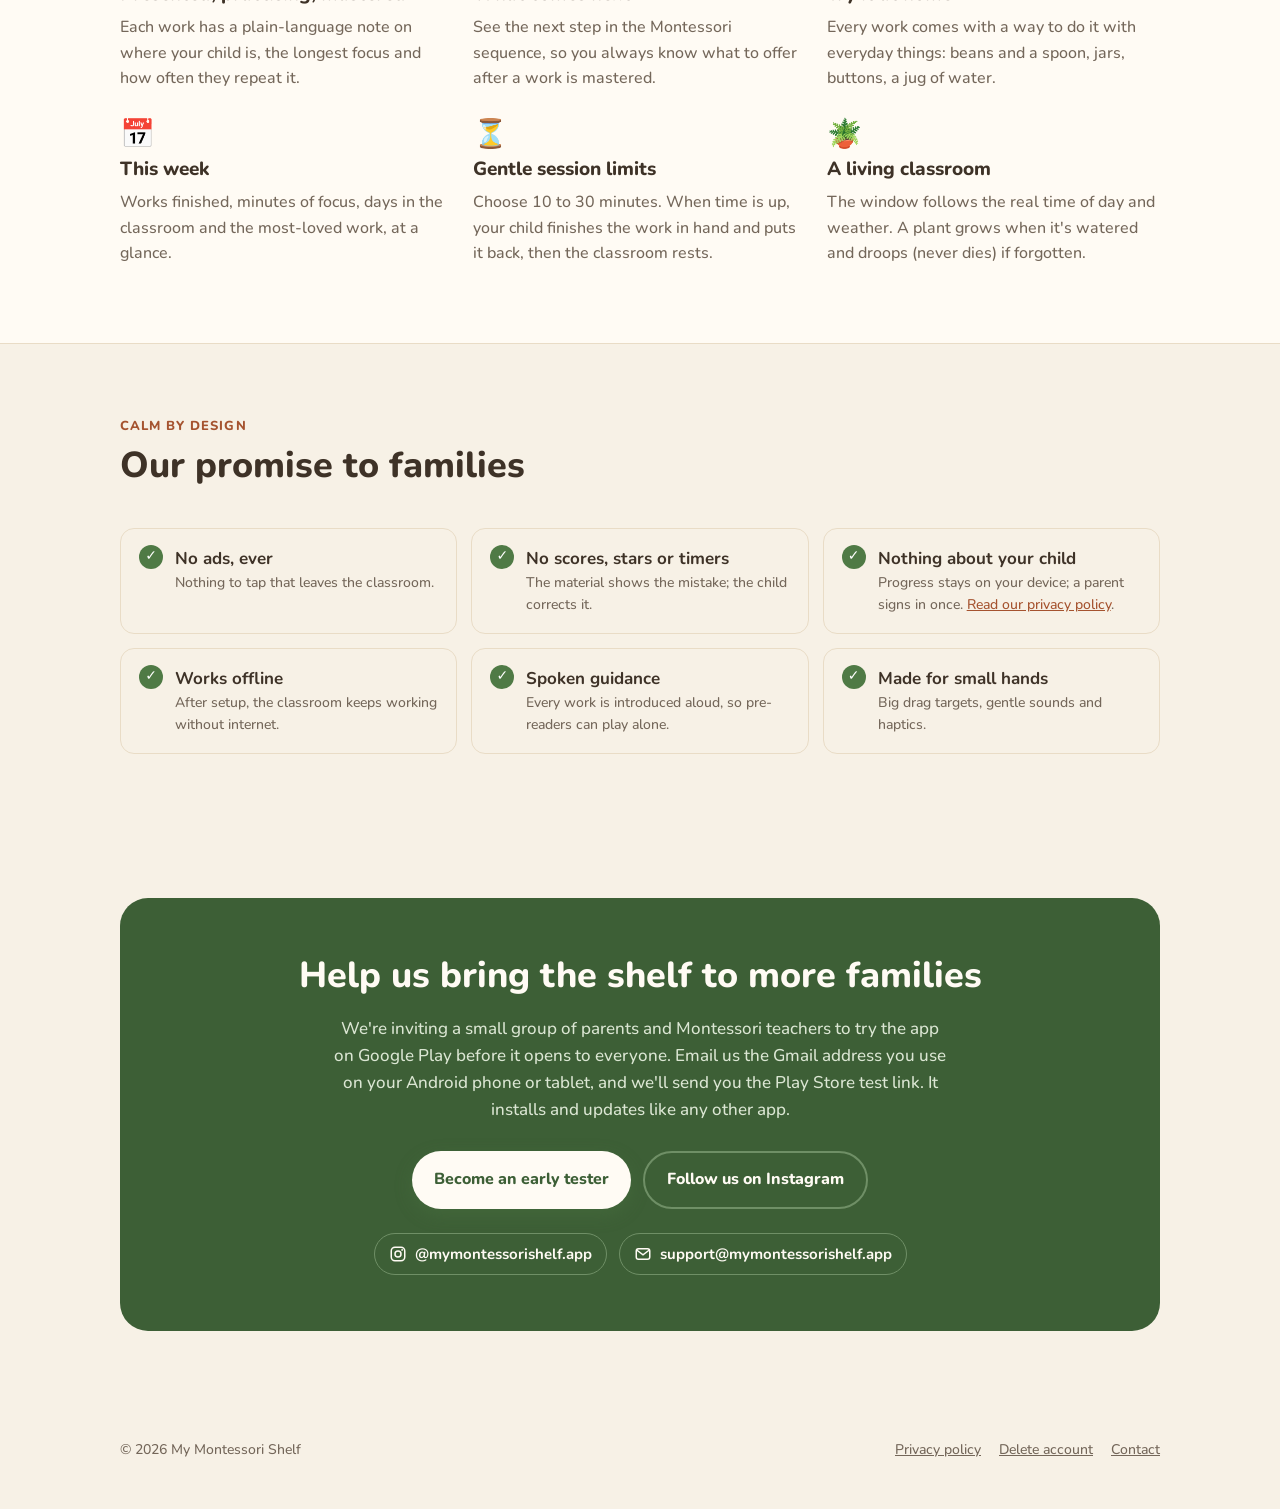
==== commit b1f301eb: "Update privacy policy for parent sign-in and voice; add account deletion page - Privacy policy now d" ====
--- a/index.html
+++ b/index.html
@@ -4,15 +4,23 @@
   <meta charset="utf-8">
   <meta name="viewport" content="width=device-width, initial-scale=1">
   <title>My Montessori Shelf: a calm Montessori classroom for ages 1½–6</title>
-  <meta name="description" content="A calm Montessori classroom app for children aged 1½–6. Take a mat, choose a work from the shelf, put it back. 45 classic Montessori works, no ads, no scores, no data collected.">
+  <meta name="description" content="A calm Montessori classroom app for children aged 1½–6. Take a mat, choose a work from the shelf, put it back. 45 classic Montessori works, no ads, no scores, nothing collected about your child.">
   <link rel="icon" href="icon.svg" type="image/svg+xml">
+  <link rel="icon" href="favicon-32.png" type="image/png" sizes="32x32">
+  <link rel="apple-touch-icon" href="apple-touch-icon.png">
+  <link rel="manifest" href="site.webmanifest">
   <link rel="stylesheet" href="style.css">
   <script>document.documentElement.classList.add('js')</script>
   <script src="motion.js" defer></script>
   <!-- Link previews on WhatsApp, Instagram, etc. -->
   <meta property="og:title" content="My Montessori Shelf">
-  <meta property="og:description" content="A calm Montessori classroom for little ones, aged 1½–6. No ads, no scores, no data collected.">
-  <meta property="og:image" content="https://mymontessorishelf.app/img/shelf.png">
+  <meta property="og:description" content="A calm Montessori classroom for little ones, aged 1½–6. No ads, no scores, nothing collected about your child.">
+  <meta property="og:image" content="https://mymontessorishelf.app/og-image.png">
+  <meta property="og:image:width" content="1200">
+  <meta property="og:image:height" content="630">
+  <meta property="og:image:alt" content="My Montessori Shelf: a calm Montessori classroom for little ones">
+  <meta property="og:site_name" content="My Montessori Shelf">
+  <meta name="twitter:card" content="summary_large_image">
   <meta property="og:url" content="https://mymontessorishelf.app/">
   <link rel="canonical" href="https://mymontessorishelf.app/">
   <meta property="og:type" content="website">
@@ -50,7 +58,7 @@
           <span class="pill">No ads</span>
           <span class="pill">No scores or timers</span>
           <span class="pill">Works offline</span>
-          <span class="pill">No data collected</span>
+          <span class="pill">Nothing collected about your child</span>
         </div>
       </div>
       <div class="hero-art">
@@ -192,8 +200,8 @@
       <div class="promises">
         <div class="promise"><span class="tick">✓</span><div>No ads, ever<small>Nothing to tap that leaves the classroom.</small></div></div>
         <div class="promise"><span class="tick">✓</span><div>No scores, stars or timers<small>The material shows the mistake; the child corrects it.</small></div></div>
-        <div class="promise"><span class="tick">✓</span><div>No data collected<small>Progress stays on your device. <a href="privacy.html">Read our privacy policy</a>.</small></div></div>
-        <div class="promise"><span class="tick">✓</span><div>Works offline<small>No internet needed, at home or on the go.</small></div></div>
+        <div class="promise"><span class="tick">✓</span><div>Nothing about your child<small>Progress stays on your device; a parent signs in once. <a href="privacy.html">Read our privacy policy</a>.</small></div></div>
+        <div class="promise"><span class="tick">✓</span><div>Works offline<small>After setup, the classroom keeps working without internet.</small></div></div>
         <div class="promise"><span class="tick">✓</span><div>Spoken guidance<small>Every work is introduced aloud, so pre-readers can play alone.</small></div></div>
         <div class="promise"><span class="tick">✓</span><div>Made for small hands<small>Big drag targets, gentle sounds and haptics.</small></div></div>
       </div>
@@ -229,6 +237,7 @@
     <div>© 2026 My Montessori Shelf</div>
     <nav>
       <a href="privacy.html">Privacy policy</a>
+      <a href="delete-account.html">Delete account</a>
       <a href="mailto:support@mymontessorishelf.app">Contact</a>
     </nav>
   </div>
